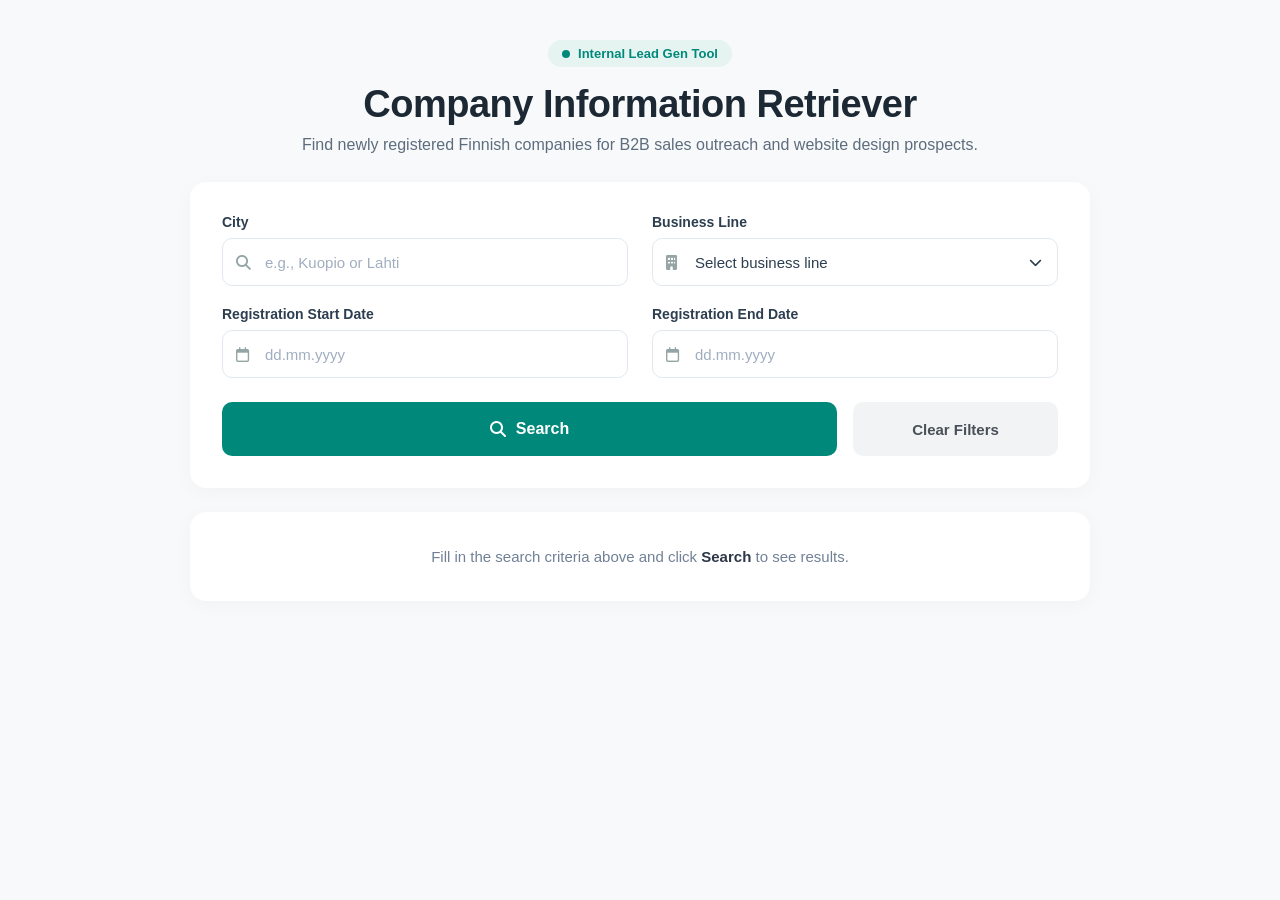
==== index.html @ 65850674 "Git to share files" ====
<!DOCTYPE html>
<html lang="en">
<head>
    <meta charset="UTF-8">
    <meta name="viewport" content="width=device-width, initial-scale=1.0">
    <title>Company Information Retriever</title>
    <link rel="stylesheet" href="style.css">
    <!-- Font Awesome for icons -->
    <link rel="stylesheet" href="https://cdnjs.cloudflare.com/ajax/libs/font-awesome/6.4.0/css/all.min.css">
</head>
<body>

    <main class="container">
        
        <!-- Header Section -->
        <header class="header">
            <span class="badge">
                <span class="dot"></span> Internal Lead Gen Tool
            </span>
            <h1>Company Information Retriever</h1>
            <p class="subtitle">Find newly registered Finnish companies for B2B sales outreach and website design prospects.</p>
        </header>

        <!-- Search Card Form -->
        <section class="card">
            <form id="search-form" onsubmit="return false;">
                
                <div class="form-grid">
                    
                    <!-- City Input -->
                    <div class="form-group">
                        <label for="city">City</label>
                        <div class="input-wrapper">
                            <i class="fa-solid fa-magnifying-glass input-icon"></i>
                            <input type="text" id="city" placeholder="e.g., Kuopio or Lahti">
                        </div>
                    </div>

                    <!-- Business Line Selector -->
                    <div class="form-group">
                        <label for="business-line">Business Line</label>
                        <div class="input-wrapper">
                            <i class="fa-solid fa-building input-icon"></i>
                            <select id="business-line">
                                <option value="" selected disabled>Select business line</option>
                                <option value="10">10 Agriculture</option>
                                <option value="25">25 Manufacturing</option>
                                <option value="41">41 Construction</option>
                                <option value="47">47 Retail Trade</option>
                                <option value="55">55 Accommodation</option>
                                <option value="56">56 Food & Beverage</option>
                                <option value="62">62 IT Services</option>
                                <option value="69">69 Legal & Accounting</option>
                                <option value="70">70 Design & Consulting</option>
                            </select>
                            <i class="fa-solid fa-chevron-down select-chevron"></i>
                        </div>
                    </div>

                    <!-- Registration Start Date -->
                    <div class="form-group">
                        <label for="start-date">Registration Start Date</label>
                        <div class="input-wrapper">
                            <i class="fa-regular fa-calendar input-icon"></i>
                            <input type="text" id="start-date" placeholder="dd.mm.yyyy">
                        </div>
                    </div>

                    <!-- Registration End Date -->
                    <div class="form-group">
                        <label for="end-date">Registration End Date</label>
                        <div class="input-wrapper">
                            <i class="fa-regular fa-calendar input-icon"></i>
                            <input type="text" id="end-date" placeholder="dd.mm.yyyy">
                        </div>
                    </div>

                </div>

                <!-- Form Action Buttons -->
                <div class="button-group">
                    <button type="submit" class="btn-primary">
                        <i class="fa-solid fa-magnifying-glass"></i> Search
                    </button>
                    <button type="reset" class="btn-secondary">
                        Clear Filters
                    </button>
                </div>

            </form>
        </section>

        <!-- Initial Empty/Helper State Box -->
        <section class="card helper-card">
            <p>Fill in the search criteria above and click <strong>Search</strong> to see results.</p>
        </section>

    </main>

</body>
</html>
---- style.css ----
/* General Reset & Fonts */
* {
    margin: 0;
    padding: 0;
    box-sizing: border-box;
    font-family: -apple-system, BlinkMacSystemFont, "Segoe UI", Roboto, Helvetica, Arial, sans-serif;
}

body {
    background-color: #f8f9fa;
    color: #1a2530;
    display: flex;
    justify-content: center;
    padding: 40px 20px;
}

.container {
    width: 100%;
    max-width: 900px;
}

/* Header Section */
.header {
    text-align: center;
    margin-bottom: 28px;
}

.badge {
    display: inline-flex;
    align-items: center;
    background-color: #e6f4f1;
    color: #00897b;
    font-size: 13px;
    font-weight: 600;
    padding: 6px 14px;
    border-radius: 20px;
    margin-bottom: 16px;
}

.badge .dot {
    width: 8px;
    height: 8px;
    background-color: #00897b;
    border-radius: 50%;
    margin-right: 8px;
}

.header h1 {
    font-size: 38px;
    font-weight: 800;
    color: #1c2833;
    margin-bottom: 10px;
    letter-spacing: -0.5px;
}

.header .subtitle {
    font-size: 16px;
    color: #5d6d7e;
}

/* Main Form Card */
.card {
    background-color: #ffffff;
    border-radius: 16px;
    padding: 32px;
    box-shadow: 0 4px 20px rgba(0, 0, 0, 0.03);
    margin-bottom: 24px;
}

/* Form Layout Grid */
.form-grid {
    display: grid;
    grid-template-columns: 1fr 1fr;
    gap: 20px 24px;
    margin-bottom: 24px;
}

.form-group {
    display: flex;
    flex-direction: column;
}

.form-group label {
    font-size: 14px;
    font-weight: 700;
    color: #2c3e50;
    margin-bottom: 8px;
}

/* Input Fields & Wrapper */
.input-wrapper {
    position: relative;
    display: flex;
    align-items: center;
}

.input-icon {
    position: absolute;
    left: 14px;
    color: #95a5a6;
    font-size: 15px;
    pointer-events: none;
}

.input-wrapper input,
.input-wrapper select {
    width: 100%;
    height: 48px;
    padding: 0 16px 0 42px;
    border: 1px solid #e2e8f0;
    border-radius: 10px;
    font-size: 15px;
    color: #2c3e50;
    background-color: #ffffff;
    outline: none;
    transition: all 0.2s ease;
}

.input-wrapper input::placeholder {
    color: #a0aec0;
}

.input-wrapper input:focus,
.input-wrapper select:focus {
    border-color: #00897b;
    box-shadow: 0 0 0 3px rgba(0, 137, 123, 0.15);
}

/* Custom Select Dropdown Styling */
.input-wrapper select {
    appearance: none;
    -webkit-appearance: none;
    cursor: pointer;
}

.select-chevron {
    position: absolute;
    right: 16px;
    color: #2c3e50;
    font-size: 13px;
    pointer-events: none;
}

/* Action Buttons */
.button-group {
    display: grid;
    grid-template-columns: 3fr 1fr;
    gap: 16px;
}

.btn-primary {
    height: 54px;
    background-color: #00897b; /* Primary Teal */
    color: #ffffff;
    border: none;
    border-radius: 10px;
    font-size: 16px;
    font-weight: 600;
    cursor: pointer;
    display: flex;
    align-items: center;
    justify-content: center;
    gap: 10px;
    transition: background-color 0.2s ease;
}

.btn-primary:hover {
    background-color: #0b7068;
}

.btn-secondary {
    height: 54px;
    background-color: #f1f3f5;
    color: #495057;
    border: none;
    border-radius: 10px;
    font-size: 15px;
    font-weight: 600;
    cursor: pointer;
    transition: background-color 0.2s ease;
}

.btn-secondary:hover {
    background-color: #e9ecef;
}

/* Initial Helper Card State */
.helper-card {
    text-align: center;
    padding: 36px;
    color: #718096;
    font-size: 15px;
}

.helper-card strong {
    color: #2d3748;
}
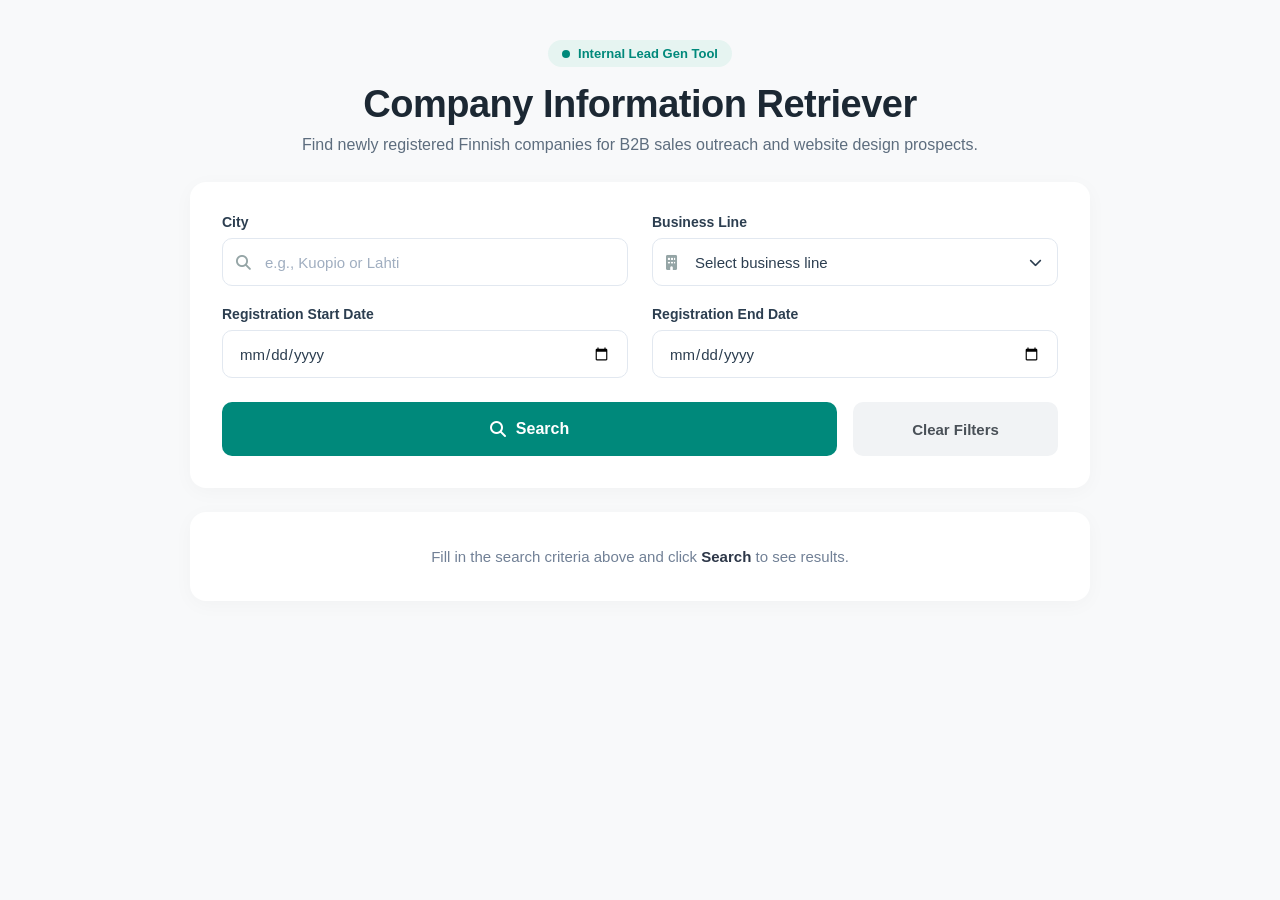
==== commit f28df747: "Date Picker" ====
--- a/index.html
+++ b/index.html
@@ -1,8 +1,7 @@
 <!DOCTYPE html>
 <html lang="en">
 <head>
-    <meta charset="UTF-8">
-    <meta name="viewport" content="width=device-width, initial-scale=1.0">
+ 
     <title>Company Information Retriever</title>
     <link rel="stylesheet" href="style.css">
     <!-- Font Awesome for icons -->
@@ -12,7 +11,7 @@
 
     <main class="container">
         
-        <!-- Header Section -->
+        <!-- Header Sec here -->
         <header class="header">
             <span class="badge">
                 <span class="dot"></span> Internal Lead Gen Tool
@@ -21,7 +20,7 @@
             <p class="subtitle">Find newly registered Finnish companies for B2B sales outreach and website design prospects.</p>
         </header>
 
-        <!-- Search Card Form -->
+        <!-- main Form -->
         <section class="card">
             <form id="search-form" onsubmit="return false;">
                 
@@ -57,21 +56,19 @@
                         </div>
                     </div>
 
-                    <!-- Registration Start Date -->
+                   <!-- Registration Start Date -->
                     <div class="form-group">
                         <label for="start-date">Registration Start Date</label>
-                        <div class="input-wrapper">
-                            <i class="fa-regular fa-calendar input-icon"></i>
-                            <input type="text" id="start-date" placeholder="dd.mm.yyyy">
+                        <div class="input-wrapper date-wrapper">
+                            <input type="date" id="start-date">
                         </div>
                     </div>
 
                     <!-- Registration End Date -->
                     <div class="form-group">
                         <label for="end-date">Registration End Date</label>
-                        <div class="input-wrapper">
-                            <i class="fa-regular fa-calendar input-icon"></i>
-                            <input type="text" id="end-date" placeholder="dd.mm.yyyy">
+                        <div class="input-wrapper date-wrapper">
+                            <input type="date" id="end-date">
                         </div>
                     </div>
 
--- a/style.css
+++ b/style.css
@@ -154,7 +154,7 @@
     color: #ffffff;
     border: none;
     border-radius: 10px;
-    font-size: 16px;
+    font-size: 16px; 
     font-weight: 600;
     cursor: pointer;
     display: flex;
@@ -194,4 +194,23 @@
 
 .helper-card strong {
     color: #2d3748;
+}
+
+/* Date Picker Input Styling */
+.date-wrapper input[type="date"] {
+    width: 100%;
+    height: 48px;
+    padding: 0 16px;
+    border: 1px solid #e2e8f0;
+    border-radius: 10px;
+    font-size: 15px;
+    color: #2c3e50;
+    background-color: #ffffff;
+    outline: none;
+    transition: all 0.2s ease;
+}
+
+.date-wrapper input[type="date"]:focus {
+    border-color: #00897b;
+    box-shadow: 0 0 0 3px rgba(0, 137, 123, 0.15);
 }
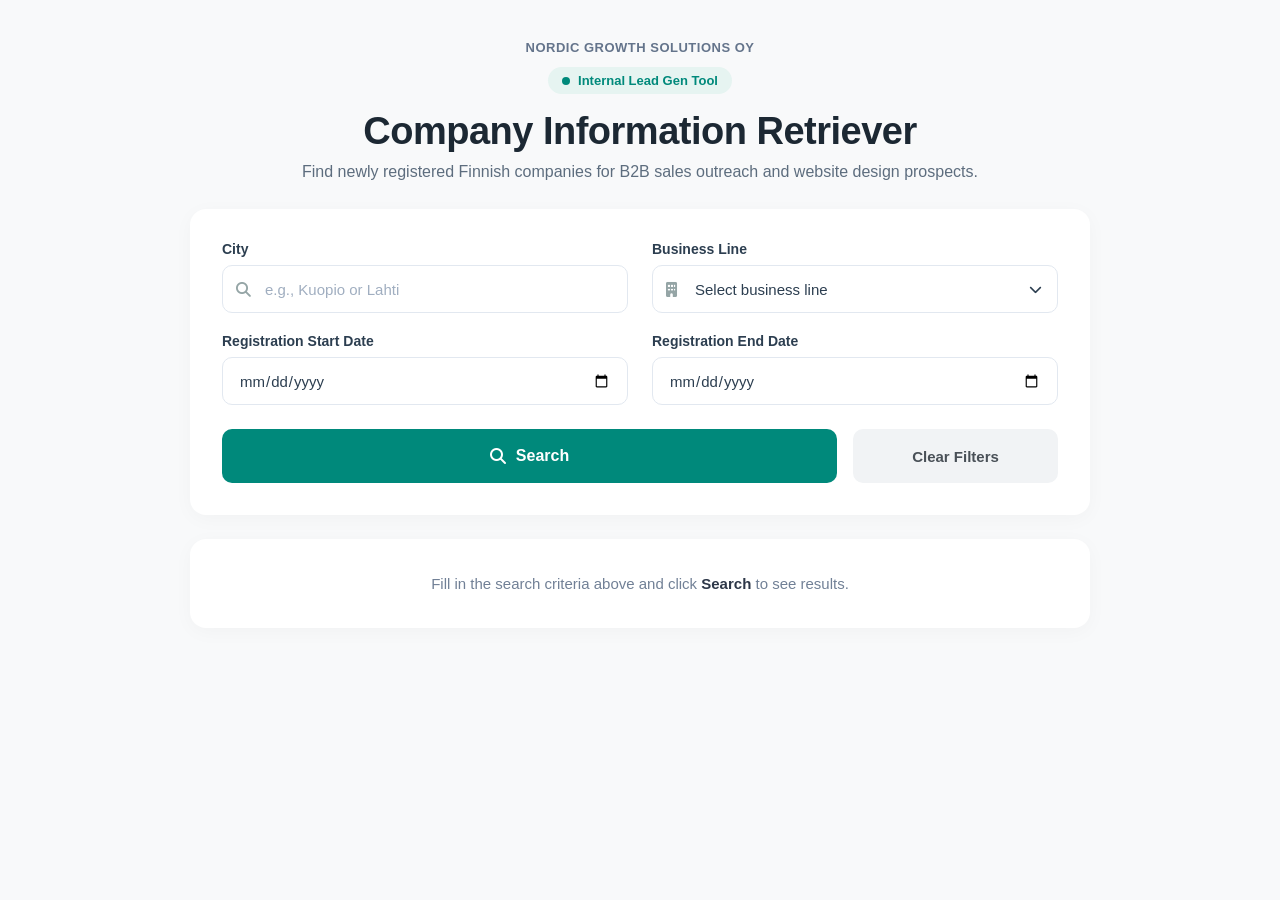
==== commit 1a93760d: "some changes" ====
--- a/index.html
+++ b/index.html
@@ -4,22 +4,23 @@
  
     <title>Company Information Retriever</title>
     <link rel="stylesheet" href="style.css">
-    <!-- Font Awesome for icons -->
     <link rel="stylesheet" href="https://cdnjs.cloudflare.com/ajax/libs/font-awesome/6.4.0/css/all.min.css">
 </head>
 <body>
 
     <main class="container">
         
+		
         <!-- Header Sec here -->
+      <!-- Header Section -->
         <header class="header">
+            <div class="company-tag">Nordic Growth Solutions Oy</div>
             <span class="badge">
                 <span class="dot"></span> Internal Lead Gen Tool
             </span>
             <h1>Company Information Retriever</h1>
             <p class="subtitle">Find newly registered Finnish companies for B2B sales outreach and website design prospects.</p>
         </header>
-
         <!-- main Form -->
         <section class="card">
             <form id="search-form" onsubmit="return false;">
--- a/style.css
+++ b/style.css
@@ -57,6 +57,18 @@
     font-size: 16px;
     color: #5d6d7e;
 }
+
+
+/* Company Name Tag */
+.company-tag {
+    font-size: 13px;
+    font-weight: 600;
+    color: #64748b;
+    margin-bottom: 12px;
+    text-transform: uppercase;
+    letter-spacing: 0.5px;
+}
+
 
 /* Main Form Card */
 .card {
@@ -213,4 +225,136 @@
 .date-wrapper input[type="date"]:focus {
     border-color: #00897b;
     box-shadow: 0 0 0 3px rgba(0, 137, 123, 0.15);
+}
+
+
+
+
+
+
+
+
+
+/* --- No Results State Styling --- */
+.no-results-card {
+    text-align: center;
+    padding: 48px 32px;
+    background-color: #ffffff;
+    border: 1px dashed #cbd5e1;
+    box-shadow: none;
+}
+
+.no-results-content {
+    display: flex;
+    flex-direction: column;
+    align-items: center;
+    max-width: 480px;
+    margin: 0 auto;
+}
+
+.no-results-icon {
+    font-size: 36px;
+    color: #e06d53; /* Soft warning/notice tone */
+    margin-bottom: 16px;
+}
+
+.no-results-card h3 {
+    font-size: 18px;
+    font-weight: 700;
+    color: #1e293b;
+    margin-bottom: 8px;
+}
+
+.no-results-card p {
+    font-size: 14px;
+    color: #64748b;
+    line-height: 1.5;
+}
+
+
+
+
+/* --- Successful Results State Styling --- */
+.results-card {
+    padding: 28px 32px;
+}
+
+.results-header {
+    display: flex;
+    justify-content: space-between;
+    align-items: center;
+    margin-bottom: 20px;
+}
+
+.results-header h2 {
+    font-size: 15px;
+    font-weight: 600;
+    color: #475569;
+}
+
+.btn-export {
+    background-color: #f1f5f9;
+    color: #334155;
+    border: none;
+    padding: 8px 14px;
+    border-radius: 8px;
+    font-size: 13px;
+    font-weight: 600;
+    cursor: pointer;
+    display: flex;
+    align-items: center;
+    gap: 6px;
+    transition: background-color 0.2s ease;
+}
+
+.btn-export:hover {
+    background-color: #e2e8f0;
+}
+
+.table-responsive {
+    width: 100%;
+    overflow-x: auto;
+}
+
+.data-table {
+    width: 100%;
+    border-collapse: collapse;
+    text-align: left;
+}
+
+.data-table th {
+    background-color: #2a3b4c; /* Dark Slate Header matching your design specs */
+    color: #ffffff;
+    padding: 14px 16px;
+    font-size: 13px;
+    font-weight: 600;
+    letter-spacing: 0.3px;
+}
+
+.data-table th:first-child {
+    border-top-left-radius: 8px;
+}
+
+.data-table th:last-child {
+    border-top-right-radius: 8px;
+}
+
+.data-table td {
+    padding: 16px;
+    border-bottom: 1px solid #e2e8f0;
+    font-size: 14px;
+    color: #1e293b;
+}
+
+.data-table tr:last-child td {
+    border-bottom: none;
+}
+
+.status-badge {
+    background-color: #e6f4f1;
+    color: #00897b;
+    padding: 5px 12px;
+    border-radius: 12px;
+    font-size: 12px;
+    font-weight: 600;
 }
